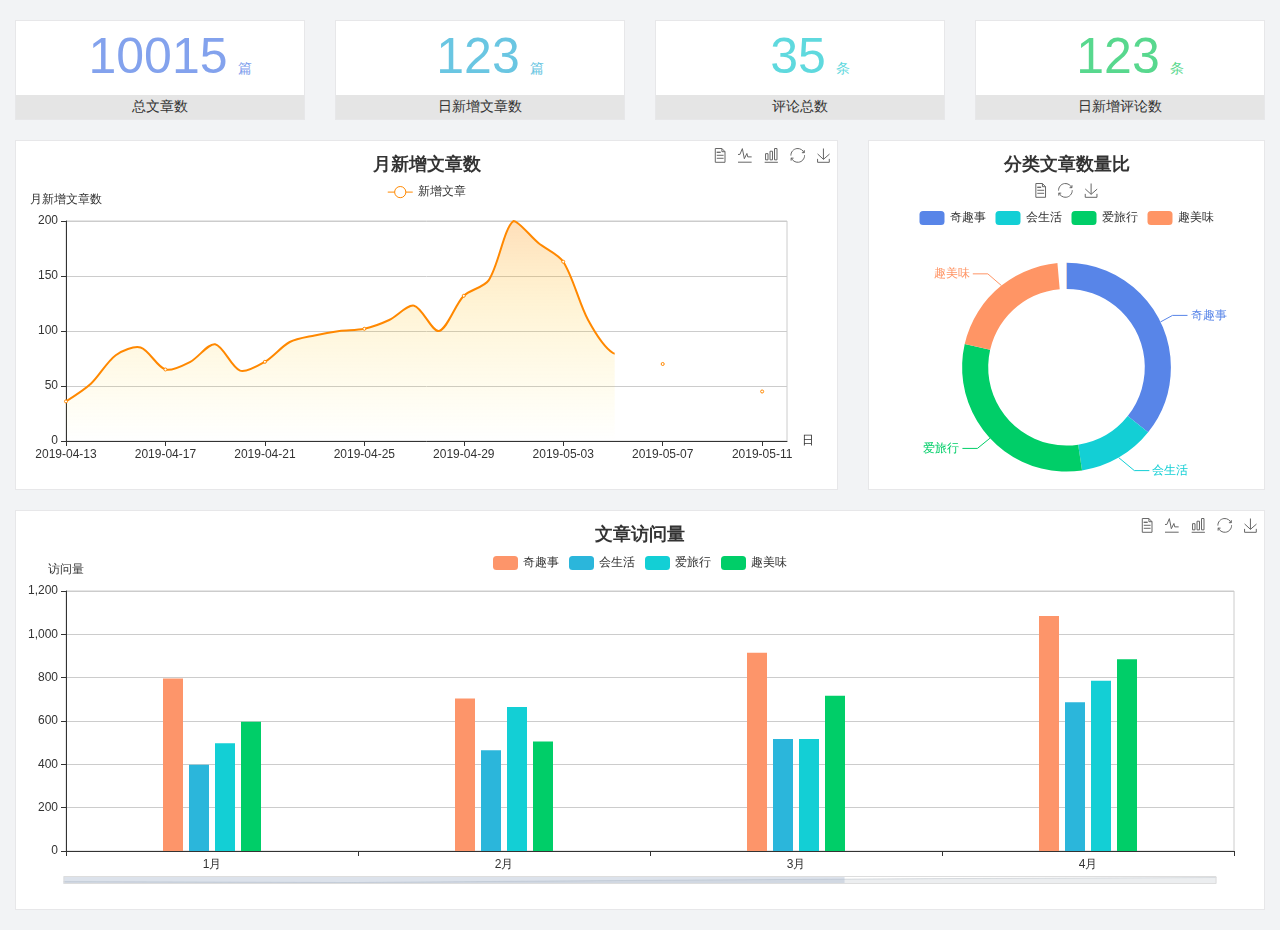
==== home/dashboard.html @ 4570938a "init project" ====
<!DOCTYPE html>
<html lang="en">

<head>
  <meta charset="UTF-8">
  <meta name="viewport" content="width=device-width, initial-scale=1.0">
  <meta http-equiv="X-UA-Compatible" content="ie=edge">
  <title>图表统计</title>
  <link rel="stylesheet" href="../../assets/lib/bootstrap.css" />
  <link rel="stylesheet" href="../../assets/lib/main.css" />
  <script src="../../assets/lib/jquery.js"></script>
  <script type="text/javascript" src="../../assets/lib/echarts.min.js"></script>
</head>

<body>
  <div class="container-fluid">
    <div class="row spannel_list">
      <div class="col-sm-3 col-xs-6">
        <div class="spannel">
          <em>10015</em><span>篇</span>
          <b>总文章数</b>
        </div>
      </div>
      <div class="col-sm-3 col-xs-6">
        <div class="spannel scolor01">
          <em>123</em><span>篇</span>
          <b>日新增文章数</b>
        </div>
      </div>
      <div class="col-sm-3 col-xs-6">
        <div class="spannel scolor02">
          <em>35</em><span>条</span>
          <b>评论总数</b>
        </div>
      </div>
      <div class="col-sm-3 col-xs-6">
        <div class="spannel scolor03">
          <em>123</em><span>条</span>
          <b>日新增评论数</b>
        </div>
      </div>
    </div>
  </div>

  <div class="container-fluid">
    <div class="row curve-pie">
      <div class="col-lg-8 col-md-8">
        <div class="gragh_pannel" id="curve_show"></div>
      </div>
      <div class="col-lg-4 col-md-4">
        <div class="gragh_pannel" id="pie_show"></div>
      </div>
    </div>
  </div>

  <div class="container-fluid">
    <div class="column_pannel" id="column_show"></div>
  </div>

  <script>
    var oChart = echarts.init(document.getElementById('curve_show'));
    var aList_all = [
      { 'count': 36, 'date': '2019-04-13' },
      { 'count': 52, 'date': '2019-04-14' },
      { 'count': 78, 'date': '2019-04-15' },
      { 'count': 85, 'date': '2019-04-16' },
      { 'count': 65, 'date': '2019-04-17' },
      { 'count': 72, 'date': '2019-04-18' },
      { 'count': 88, 'date': '2019-04-19' },
      { 'count': 64, 'date': '2019-04-20' },
      { 'count': 72, 'date': '2019-04-21' },
      { 'count': 90, 'date': '2019-04-22' },
      { 'count': 96, 'date': '2019-04-23' },
      { 'count': 100, 'date': '2019-04-24' },
      { 'count': 102, 'date': '2019-04-25' },
      { 'count': 110, 'date': '2019-04-26' },
      { 'count': 123, 'date': '2019-04-27' },
      { 'count': 100, 'date': '2019-04-28' },
      { 'count': 132, 'date': '2019-04-29' },
      { 'count': 146, 'date': '2019-04-30' },
      { 'count': 200, 'date': '2019-05-01' },
      { 'count': 180, 'date': '2019-05-02' },
      { 'count': 163, 'date': '2019-05-03' },
      { 'count': 110, 'date': '2019-05-04' },
      { 'count': 80, 'date': '2019-05-05' },
      { 'count': 82, 'date': '2019-05-06' },
      { 'count': 70, 'date': '2019-05-07' },
      { 'count': 65, 'date': '2019-05-08' },
      { 'count': 54, 'date': '2019-05-09' },
      { 'count': 40, 'date': '2019-05-10' },
      { 'count': 45, 'date': '2019-05-11' },
      { 'count': 38, 'date': '2019-05-12' },
    ];

    let aCount = [];
    let aDate = [];

    for (var i = 0; i < aList_all.length; i++) {
      aCount.push(aList_all[i].count);
      aDate.push(aList_all[i].date);
    }

    var chartopt = {
      title: {
        text: '月新增文章数',
        left: 'center',
        top: '10'
      },
      tooltip: {
        trigger: 'axis'
      },
      legend: {
        data: ['新增文章'],
        top: '40'
      },
      toolbox: {
        show: true,
        feature: {
          mark: { show: true },
          dataView: { show: true, readOnly: false },
          magicType: { show: true, type: ['line', 'bar'] },
          restore: { show: true },
          saveAsImage: { show: true }
        }
      },
      calculable: true,
      xAxis: [
        {
          name: '日',
          type: 'category',
          boundaryGap: false,
          data: aDate
        }
      ],
      yAxis: [
        {
          name: '月新增文章数',
          type: 'value'
        }
      ],
      series: [
        {
          name: '新增文章',
          type: 'line',
          smooth: true,
          itemStyle: { normal: { areaStyle: { type: 'default' }, color: '#f80' }, lineStyle: { color: '#f80' } },
          data: aCount
        }],
      areaStyle: {
        normal: {
          color: new echarts.graphic.LinearGradient(0, 0, 0, 1, [{
            offset: 0,
            color: 'rgba(255,136,0,0.39)'
          }, {
            offset: .34,
            color: 'rgba(255,180,0,0.25)'
          }, {
            offset: 1,
            color: 'rgba(255,222,0,0.00)'
          }])

        }
      },
      grid: {
        show: true,
        x: 50,
        x2: 50,
        y: 80,
        height: 220
      }
    };

    oChart.setOption(chartopt);


    var oPie = echarts.init(document.getElementById('pie_show'));
    var oPieopt =
    {
      title: {
        top: 10,
        text: '分类文章数量比',
        x: 'center'
      },
      tooltip: {
        trigger: 'item',
        formatter: "{a} <br/>{b} : {c} ({d}%)"
      },
      color: ['#5885e8', '#13cfd5', '#00ce68', '#ff9565'],
      legend: {
        x: 'center',
        top: 65,
        data: ['奇趣事', '会生活', '爱旅行', '趣美味']
      },
      toolbox: {
        show: true,
        x: 'center',
        top: 35,
        feature: {
          mark: { show: true },
          dataView: { show: true, readOnly: false },
          magicType: {
            show: true,
            type: ['pie', 'funnel'],
            option: {
              funnel: {
                x: '25%',
                width: '50%',
                funnelAlign: 'left',
                max: 1548
              }
            }
          },
          restore: { show: true },
          saveAsImage: { show: true }
        }
      },
      calculable: true,
      series: [
        {
          name: '访问来源',
          type: 'pie',
          radius: ['45%', '60%'],
          center: ['50%', '65%'],
          data: [
            { value: 300, name: '奇趣事' },
            { value: 100, name: '会生活' },
            { value: 260, name: '爱旅行' },
            { value: 180, name: '趣美味' }
          ]
        }
      ]
    };
    oPie.setOption(oPieopt);



    var oColumn = this.echarts.init(document.getElementById('column_show'));
    var oColumnopt =
    {
      title: {
        text: '文章访问量',
        left: 'center',
        top: '10'
      },
      tooltip: {
        trigger: 'axis'
      },
      legend: {
        data: ['奇趣事', '会生活', '爱旅行', '趣美味'],
        top: '40'
      },
      toolbox: {
        show: true,
        feature: {
          mark: { show: true },
          dataView: { show: true, readOnly: false },
          magicType: { show: true, type: ['line', 'bar'] },
          restore: { show: true },
          saveAsImage: { show: true }
        }
      },
      calculable: true,
      xAxis: [
        {
          type: 'category',
          data: ['1月', '2月', '3月', '4月', '5月']
        }
      ],
      yAxis: [
        {
          name: '访问量',
          type: 'value'
        }
      ],
      series: [
        {
          name: '奇趣事',
          type: 'bar',
          barWidth: 20,
          itemStyle: {
            normal: { areaStyle: { type: 'default' }, color: '#fd956a' }
          },
          data: [800, 708, 920, 1090, 1200]
        },
        {
          name: '会生活',
          type: 'bar',
          barWidth: 20,
          itemStyle: {
            normal: { areaStyle: { type: 'default' }, color: '#2bb6db' }
          },
          data: [400, 468, 520, 690, 800]
        },
        {
          name: '爱旅行',
          type: 'bar',
          barWidth: 20,
          itemStyle: {
            normal: { areaStyle: { type: 'default' }, color: '#13cfd5' }
          },
          data: [500, 668, 520, 790, 900]
        },
        {
          name: '趣美味',
          type: 'bar',
          barWidth: 20,
          itemStyle: {
            normal: { areaStyle: { type: 'default' }, color: '#00ce68' }
          },
          data: [600, 508, 720, 890, 1000]
        }
      ],
      grid: {
        show: true,
        x: 50,
        x2: 30,
        y: 80,
        height: 260
      },
      dataZoom: [//给x轴设置滚动条
        {
          start: 0,//默认为0
          end: 100 - 1000 / 31,//默认为100
          type: 'slider',
          show: true,
          xAxisIndex: [0],
          handleSize: 0,//滑动条的 左右2个滑动条的大小
          height: 8,//组件高度
          left: 45, //左边的距离
          right: 50,//右边的距离
          bottom: 26,//右边的距离
          handleColor: '#ddd',//h滑动图标的颜色
          handleStyle: {
            borderColor: "#cacaca",
            borderWidth: "1",
            shadowBlur: 2,
            background: "#ddd",
            shadowColor: "#ddd",
          }
        }]
    };
    oColumn.setOption(oColumnopt);
  </script>
</body>

</html>
---- assets/lib/main.css ----
body{
    font-family:'MicroSoft YaHei';
    background-color: #f2f3f5;
}
.main_wrap{
    position:fixed;
    width:100%;
    height:100%;
    left:0px;
    top:0px;
    background:url('../images/login_bg.jpg'); 
    background-size:100% 100%; 
  }
.header{
    width:1200px;
    overflow: hidden;
    margin:20px auto 0;
}
.heade .logo{
    float: left;
}
.header .copyright{
    float:right;
    font-size:12px;
    color:#fff;
    text-align:right;
    line-height:20px;
    margin-top:10px;
}
.login_form_con{
    position:absolute;
    left:50%;
    top:50%;
    margin-left:-200px;
    margin-top:-155px;
    width:400px;
    height:310px;
    background-color: #edeff0;
}

.login_form{
    position: relative;
}

.login_form .icon-user{
    position:absolute;
    font-size:16px;
    color:#999;
    left:46px;
    top:12px;
}
.login_form .icon-key{
    position:absolute;
    font-size:18px;
    color:#999;
    left:46px;
    top:78px;
}
.login_title{
    height:60px;
    background:url('../images/login_title.png') center center no-repeat #fff;
}
.input_txt,.input_pass,.input_sub{
    display:block;
    width:334px;
    height:37px;
    padding:0px;
    text-indent:40px;
    border:1px solid #ddd;
    margin:27px auto 0;
    outline:none;
}
.input_sub{
    margin-top:40px;
    height:42px;
    background-color: #19b9e7;
    text-indent:0px;
    font-size:18px;
    color:#fff;
    cursor: pointer;
}
.input_sub:hover{
    background-color: #08a0cc;
}

.sider{
    position:fixed;
    left:0;
    top:0;
    bottom:0;
    width:210px;
    background-color: #323745;
}
.sider .logo{
    display:block;
    height:56px;
    background-color: #242732;
    overflow: hidden;
}
.sider .logo img{
    display:block;
    margin:6px auto 0;
}
.user_info{
    height:79px;
    border-bottom:1px solid #5a5e6b;
}

.user_info img{
    float: left;
    width:40px;
    height:40px;
    border-radius:20px;
    margin:19px 0 0 30px;
}
.user_info span{
    float: left;
    width:120px;
    font-size:12px;
    color:#fff;
    margin:23px 0 0 20px;
}
.user_info b{
    float: left;
    width: 120px;
    font-weight:normal;
    font-size:12px;
    color:#adafb5;
    margin:2px 0 0 20px;
}

.menu .level01{
    height:50px;
    line-height:50px;
}
.menu .level01 a{
    display:block;
    height:50px;
    font-size:12px;
    color:#adafb5;
    overflow: hidden;
}
.menu .level01.active a{
    background-color: #1378f0;
    color:#fff;
}
.menu .level01.active i{
    color:#fff;
}

.menu .level01 a:hover{
    background-color: #1378f0;
    color:#fff;
}
.menu .level01 a:hover i{
    color:#fff;
}
.menu .level01 i{
    color:#61646f;
    font-size:22px;
    float: left;
    margin-left:26px;
}
.menu .level01 span{
    float: left;
    margin-left:10px;
}
.menu .level01 b{
    float: right;
    margin-right:20px;
    font-weight:normal;
    transform:rotate(90deg);
    transition:all 500ms ease;
}

.menu .level01 .rotate0{
    transform:rotate(0deg);
}

.menu .level02{
    background: #242732;
    display:none;
}


.menu .level02 li{
    height:40px;
    line-height:40px;
}
.menu .level02 li a{
    display:block;
    height:40px;
    font-size:12px;
    color:#adafb5;
    overflow: hidden;
}

.menu .level02 li a:hover{
    background-color: #1378f0;
    color:#fff;
}

.menu .level02 li i{
    font-size:12px;
    float: left;
    margin-left:60px;
}
.menu .level02 li span{
    font-size:12px;
    float: left;
    margin-left:5px;
}

.menu .level02 .active a{
    color:#ffae00;
}

.header_bar{
    position:fixed;
    left:210px;
    right:0;
    top:0;
    height:56px;
    background-color: #fff;
}

.main{
    position:fixed;
    left:210px;
    top:56px;
    right:0;
    bottom:0;
    background-color: #f2f3f5;
}

.search_form{
    width:218px;
    height:33px;
    border:1px solid #ddd;
    background-color: #f2f3f5;
    border-radius:16px;
    float: left;
    margin:12px 0 0 27px;
}

.search_form input{
    padding:0px;
    margin:0px;
    border:0px;
    float: left;
    background-color: #f2f3f5;
    font-size:12px;
    width:175px;
    height:31px;
    margin-left:12px;
    outline:none;
   
}

.search_form .icon-search{
    line-height:33px;
    cursor: pointer;
    font-size:18px;
    color:#abaebb;
}
.user_center_link{
    float:right;

}
.user_center_link a{
    line-height:56px;
    font-size:12px;
    color:#999;
    margin-right:15px;
}
.user_center_link a:hover{
    color:#ffae00
}

.user_center_link img{
    width:42px;
    height:42px;
    border-radius:32px;
    margin-right:10px;
}

.spannel_list{
    margin-top:20px;
}

.spannel{
	height:100px;
	overflow:hidden;
	text-align:center;
    position:relative;
    background-color: #fff;
    border:1px solid #e7e7e9;
    margin-bottom:20px;
}

.spannel em{
    font-style:normal;
	font-size:50px;
	line-height:50px;
	display:inline-block;
	margin:10px 0 0 20px;
	font-family:'Arial';
	color:#83a2ed;
}

.spannel span{
	font-size:14px;
	display:inline-block;
	color:#83a2ed;
	margin-left:10px;
}

.spannel b{
	position:absolute;
	left:0;
	bottom:0;
	width:100%;
	line-height:24px;
	background:#e5e5e5;
	color:#333;
	font-size:14px;
	font-weight:normal;
}

.scolor01 em,.scolor01 span{
	color:#6ac6e2;
}

.scolor02 em,.scolor02 span{
	color:#5fd9de;
}

.scolor03 em,.scolor03 span{
	color:#58d88e;
}


.gragh_pannel{
    height:350px;
    border:1px solid #e7e7e9;
    background-color: #fff!important; 
    margin-bottom:20px;  
}

.column_pannel{
    margin-bottom:20px;
    height:400px;
    border:1px solid #e7e7e9;
    background-color: #fff!important;   
}

.common_title{
    line-height:42px;
    background-color: #fbfbfb;
    border:1px solid #e7e7e9;
    margin-top:20px;
    text-indent: 15px;
    font-size:14px;
    color:#333;
}

.common_con{
    border:1px solid #e7e7e9;
    border-top:0px;
    background-color: #fff;
    padding-bottom:20px;
    margin-bottom:20px;
}
.opt_btns{
    margin-top:20px;
}

.mp20{
    margin-top:20px;
}

.pagination{   
   margin:0;
}

.article_form{
    margin-top:20px;
}

.form-group{
    margin-bottom:25px;
}

.form-group label{
    font-weight:normal;
    color:#666;
}

.icon-icondate{
    line-height:16px;
}

.user_pic{
    width:100px;
    height:100px;
    margin-bottom:10px;
}

.article_cover{
    width:200px;
    height:200px;
    margin-bottom:10px;
}
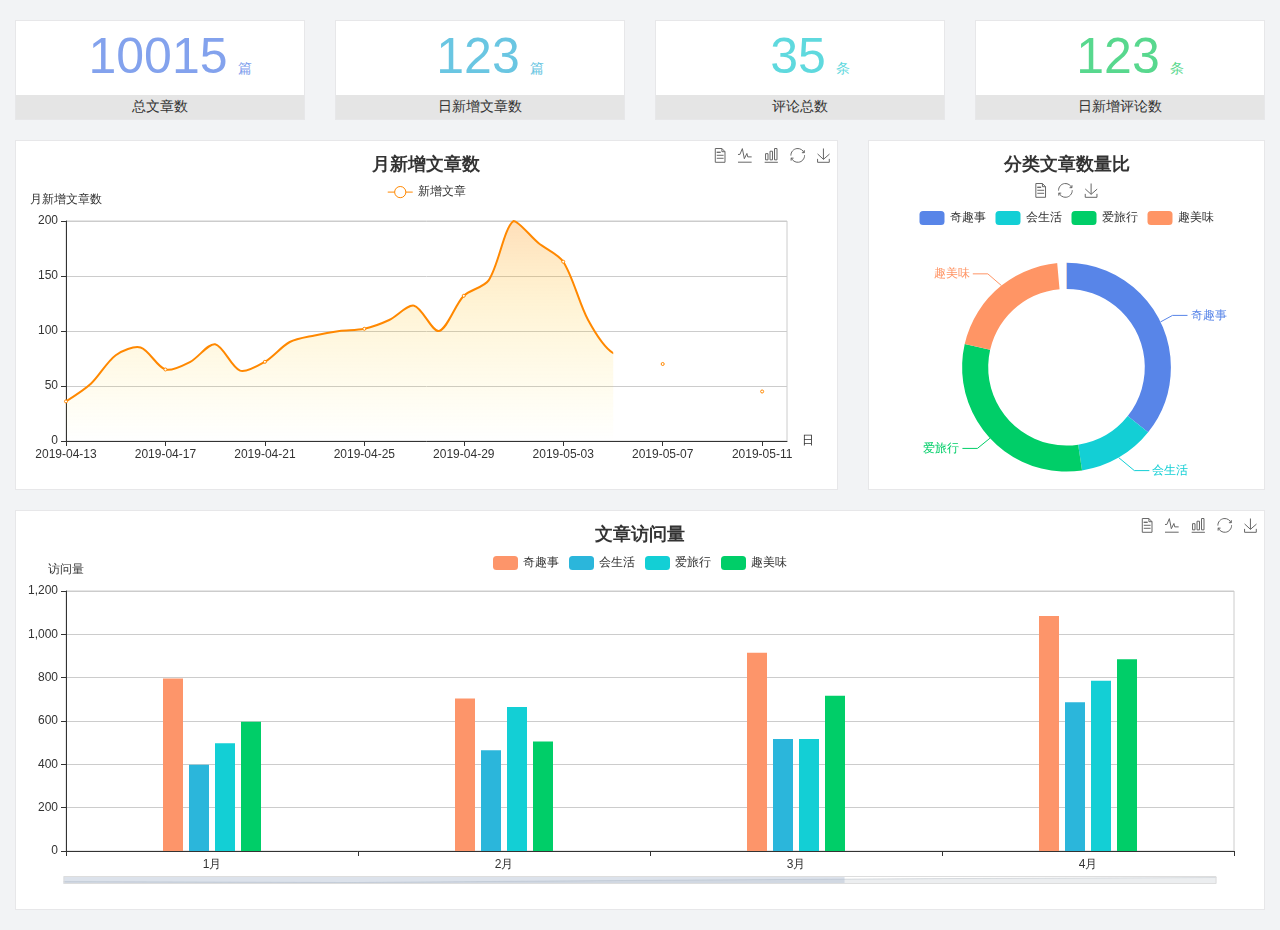
==== commit e33d59cd: "完成了主页的功能开发" ====
--- a/home/dashboard.html
+++ b/home/dashboard.html
@@ -6,10 +6,10 @@
   <meta name="viewport" content="width=device-width, initial-scale=1.0">
   <meta http-equiv="X-UA-Compatible" content="ie=edge">
   <title>图表统计</title>
-  <link rel="stylesheet" href="../../assets/lib/bootstrap.css" />
-  <link rel="stylesheet" href="../../assets/lib/main.css" />
-  <script src="../../assets/lib/jquery.js"></script>
-  <script type="text/javascript" src="../../assets/lib/echarts.min.js"></script>
+  <link rel="stylesheet" href="../assets/lib/bootstrap.css" />
+  <link rel="stylesheet" href="../assets/lib/main.css" />
+  <script src="../assets/lib/jquery.js"></script>
+  <script type="text/javascript" src="../assets/lib/echarts.min.js"></script>
 </head>
 
 <body>
